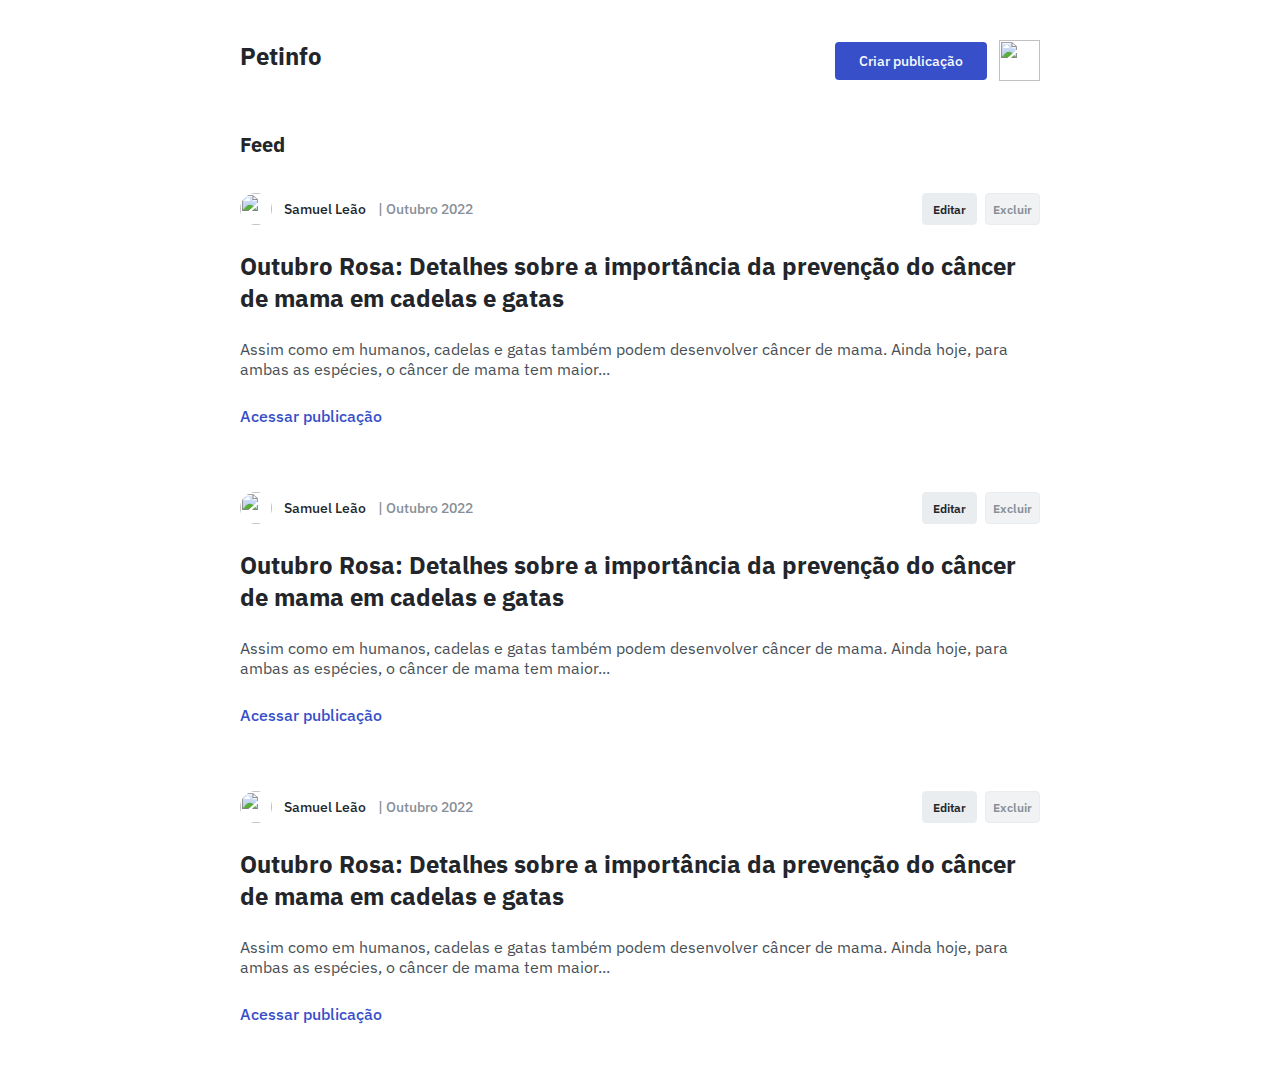
==== pages/homePage/homePage.html @ 44d22e6d "Style finish" ====
<!DOCTYPE html>
<html lang="pt-br">
<head>
    <meta charset="UTF-8">
    <meta http-equiv="X-UA-Compatible" content="IE=edge">
    <meta name="viewport" content="width=device-width, initial-scale=1.0">
    <link rel="stylesheet" href="/styles/globalStyles.css">
    <link rel="stylesheet" href="./styleHomePage/homePage.css">
    <link rel="stylesheet" href="./styleHomePage/header.css">
    <link rel="stylesheet" href="./styleHomePage/buttonsHomePage.css">
    <link rel="stylesheet" href="./styleHomePage/posts.css">
    <title>Home Page Petinfo</title>
</head>
<body>
    <main class="container">
        <header>
            <h1>Petinfo</h1>

            <div class="div-header">
                <button class="create-post" id="modal-create-post">Criar publicação</button>
                <img class="img-profile" src="/assets/img/Ellipse 1.svg" alt="">
            </div>
        </header>

        <section id="feed-posts">
            <h2 class="feed">Feed</h2>

            <ul id="user-posts">
                <li class="list-items">
                    <div class="div-information-profile">
                        <div class="profile-datas">
                            <img class="img-post" src="/assets/img/Ellipse 1.svg" alt="">
                            <span class="name-profile">Samuel Leão</span>
                            <span class="date-profile">| Outubro 2022</span>
                        </div>

                        <div class="div-btns-edit-delete">
                            <button class="btn-edit" id="edit-post">Editar</button>
                            <button class="btn-delete" id="delete-post">Excluir</button>
                        </div>
                    </div>

                    <div class="content-post">
                        <h3>Outubro Rosa: Detalhes sobre a importância da prevenção do câncer de mama em cadelas e gatas</h3>
                        <p>Assim como em humanos, cadelas e gatas também podem desenvolver câncer de mama. Ainda hoje, para ambas as espécies, o câncer de mama tem maior...</p>
                        <button class="btn-acess-post" id="btn-open-post">Acessar publicação</button>
                    </div>
                </li>

                <li class="list-items">
                    <div class="div-information-profile">
                        <div class="profile-datas">
                            <img class="img-post" src="/assets/img/Ellipse 1.svg" alt="">
                            <span class="name-profile">Samuel Leão</span>
                            <span class="date-profile">| Outubro 2022</span>
                        </div>

                        <div class="div-btns-edit-delete">
                            <button class="btn-edit" id="edit-post">Editar</button>
                            <button class="btn-delete" id="delete-post">Excluir</button>
                        </div>
                    </div>

                    <div class="content-post">
                        <h3>Outubro Rosa: Detalhes sobre a importância da prevenção do câncer de mama em cadelas e gatas</h3>
                        <p>Assim como em humanos, cadelas e gatas também podem desenvolver câncer de mama. Ainda hoje, para ambas as espécies, o câncer de mama tem maior...</p>
                        <button class="btn-acess-post" id="btn-open-post">Acessar publicação</button>
                    </div>
                </li>

                <li class="list-items">
                    <div class="div-information-profile">
                        <div class="profile-datas">
                            <img class="img-post" src="/assets/img/Ellipse 1.svg" alt="">
                            <span class="name-profile">Samuel Leão</span>
                            <span class="date-profile">| Outubro 2022</span>
                        </div>

                        <div class="div-btns-edit-delete">
                            <button class="btn-edit" id="edit-post">Editar</button>
                            <button class="btn-delete" id="delete-post">Excluir</button>
                        </div>
                    </div>

                    <div class="content-post">
                        <h3>Outubro Rosa: Detalhes sobre a importância da prevenção do câncer de mama em cadelas e gatas</h3>
                        <p>Assim como em humanos, cadelas e gatas também podem desenvolver câncer de mama. Ainda hoje, para ambas as espécies, o câncer de mama tem maior...</p>
                        <button class="btn-acess-post" id="btn-open-post">Acessar publicação</button>
                    </div>
                </li>
            </ul>
        </section>
    </main>
    <script src=""></script>
</body>
</html>
---- styles/globalStyles.css ----
@import url('https://fonts.googleapis.com/css2?family=IBM+Plex+Sans:ital,wght@0,100;0,200;0,300;0,400;0,500;0,600;0,700;1,100;1,200;1,300;1,400;1,500;1,600;1,700&display=swap');

* {
  margin: 0;
  padding: 0;
  box-sizing: border-box;
}

:root {
  --brand100: hsl(230, 57%, 50%);
  --brand200: hsl(230, 68%, 54%);
  --gray100: hsl(210, 11%, 15%);
  --gray200: hsl(210, 10%, 23%);
  --gray300: hsl(210, 9%, 31%);
  --gray400: hsl(210, 7%, 56%);
  --gray500: hsl(210, 11%, 71%);
  --gray600: hsl(210, 16%, 93%);
  --gray700: hsl(210, 17%, 95%);
  --gray800: hsl(210, 17%, 98%);
  --gray900: hsl(200, 100%, 99%);
  --alert100: hsl(349, 57%, 50%);
  --alert200: hsl(349, 69%, 55%);
  --sucess100: hsl(162, 88%, 26%);

  --font-title-1: 2rem;
  --font-title-2: 1.5rem;
  --font-title-3: 1.25rem;

  --font-text-1: 1rem;
  --font-text-2: 0.85rem;
  --font-text-3: 0.75rem;

  --font-weight-1: 600;
  --font-weight-2: 500;
  --font-weight-3: 400;

  --radius-1 : 0.5rem;
  --radius-2: 0.25rem;

}
---- pages/homePage/styleHomePage/homePage.css ----
body {
    font-family: "IBM Plex Sans";
}



.container {
    max-width: 800px;
    margin: 0 auto;
}


.feed {
    font-size: var(--font-title-3);
    margin-bottom: 2.188rem;
}

ul {
    list-style: none;
}
---- pages/homePage/styleHomePage/header.css ----
header {
    margin-top: 40px;
    margin-bottom: 50px;
    display: flex;
    justify-content: space-between;
}

header h1 {
    font-size: var(--font-title-2);
}

main {
    color: var(--gray100)
}

.div-header {
    display: flex;
    justify-content: center;
    align-items: center;
    gap: 0.75rem;
}

.img-profile {
    width: 41px;
    height: 41px;
}
---- pages/homePage/styleHomePage/buttonsHomePage.css ----
.create-post {
    display: flex;
    justify-content: center;
    align-items: center;
    font-family: "IBM Plex Sans";
    font-size: var(--font-text-2);
    font-weight: var(--font-weight-2);
    width: 9.5rem;
    height: 2.375rem;
    background-color: var(--brand100);
    color: var(--gray900);
    border: none;
    border-radius: var(--radius-2);
    cursor: pointer;
}

.create-post:hover{
    background-color: var(--brand200);
}

.btn-edit {
    font-family: "IBM Plex Sans";
    font-size: var(--font-text-3);
    display: flex;
    justify-content: center;
    align-items: center;
    color: var(--gray100);
    background-color: var(--gray600);
    width: 3.438rem;
    height: 2rem;
    border: 1px solid var(--gray600);
    border-radius: var(--radius-2);
    font-weight: var(--font-weight-1);
    cursor: pointer;
}

.btn-edit:hover {
    color: var(--gray300);
    background-color: var(--gray600);
}

.btn-delete {
    font-family: "IBM Plex Sans";
    font-size: var(--font-text-3);
    display: flex;
    justify-content: center;
    align-items: center;
    color: var(--gray400);
    background-color: var(--gray700);
    width: 3.438rem;
    height: 2rem;
    border: 1px solid var(--gray600);
    border-radius: var(--radius-2);
    font-weight: var(--font-weight-1);
    cursor: pointer;
}

.btn-delete:hover {
    color: var(--gray100);
    background-color: var(--gray800);
}

.btn-acess-post {
    font-family: "IBM Plex Sans";
    font-size: var(--font-text-1);
    font-weight: var(--font-weight-2);
    border: none;
    background-color: #fff;
    color: var(--brand100);
    width: 8.875rem;
    height: 1.5rem;
    cursor: pointer;
}

.btn-acess-post:hover {
    text-decoration: underline var(--brand100);
}
---- pages/homePage/styleHomePage/posts.css ----
.list-items {
    display: flex;
    flex-direction: column;
    gap: 1.563rem;
    margin-bottom: 4rem;
}

.div-information-profile {
    display: flex;
    align-items: center;
    justify-content: space-between;
}

.profile-datas {
    display: flex;
    gap: 0.75rem;
    align-items: center;
}

.img-post {
    width: 32px;
    height: 32px;
    border-radius: 100%;
}

.name-profile {
    font-size: var(--font-text-2);
    font-weight: var(--font-weight-2);
    color: var(--gray100);
}

.date-profile {
    font-size: var(--font-text-2);
    font-weight: var(--font-weight-2);
    color: var(--gray400);
}

.div-btns-edit-delete {
    display: flex;
    gap: 0.5rem;
}

.content-post {
    display: flex;
    flex-direction: column;
    gap: 1.563rem;
}

.content-post h3 {
    font-size: var(--font-title-2);
}

.content-post p {
    color: var(--gray300);
    font-size: var(--font-text-1);
}
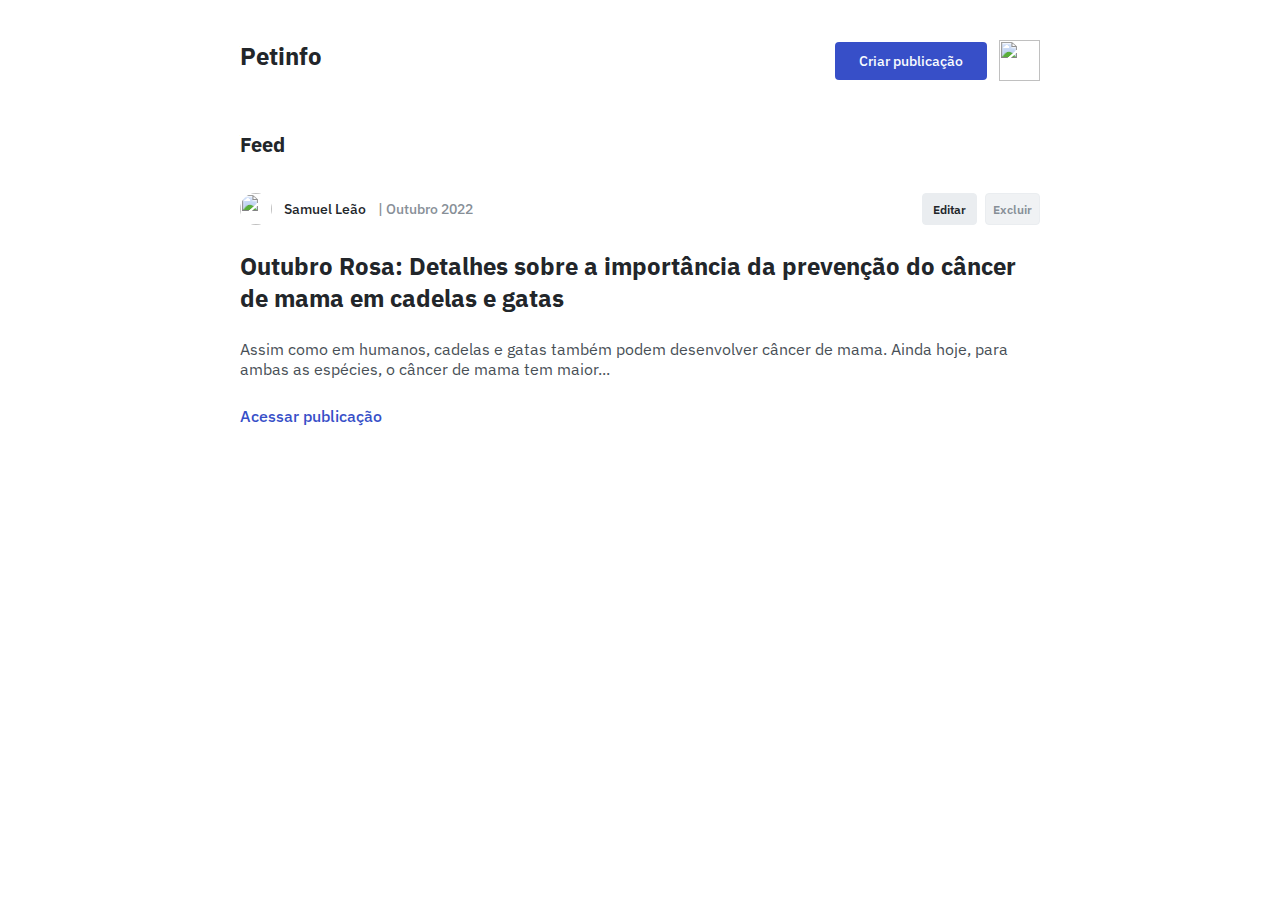
==== commit dc2e3224: "requests register" ====
--- a/pages/homePage/homePage.html
+++ b/pages/homePage/homePage.html
@@ -7,8 +7,12 @@
     <link rel="stylesheet" href="/styles/globalStyles.css">
     <link rel="stylesheet" href="./styleHomePage/homePage.css">
     <link rel="stylesheet" href="./styleHomePage/header.css">
-    <link rel="stylesheet" href="./styleHomePage/buttonsHomePage.css">
+    <link rel="stylesheet" href="./styleHomePage/buttonsHomePageModal.css">
     <link rel="stylesheet" href="./styleHomePage/posts.css">
+    <link rel="stylesheet" href="./styleHomePage/modalOpenPost.css">
+    <link rel="stylesheet" href="./styleHomePage/modalDelete.css">
+    <link rel="stylesheet" href="./styleHomePage/modalEditPost.css">
+    <link rel="stylesheet" href="./styleHomePage/modalCreatePost.css">
     <title>Home Page Petinfo</title>
 </head>
 <body>
@@ -46,48 +50,6 @@
                         <button class="btn-acess-post" id="btn-open-post">Acessar publicação</button>
                     </div>
                 </li>
-
-                <li class="list-items">
-                    <div class="div-information-profile">
-                        <div class="profile-datas">
-                            <img class="img-post" src="/assets/img/Ellipse 1.svg" alt="">
-                            <span class="name-profile">Samuel Leão</span>
-                            <span class="date-profile">| Outubro 2022</span>
-                        </div>
-
-                        <div class="div-btns-edit-delete">
-                            <button class="btn-edit" id="edit-post">Editar</button>
-                            <button class="btn-delete" id="delete-post">Excluir</button>
-                        </div>
-                    </div>
-
-                    <div class="content-post">
-                        <h3>Outubro Rosa: Detalhes sobre a importância da prevenção do câncer de mama em cadelas e gatas</h3>
-                        <p>Assim como em humanos, cadelas e gatas também podem desenvolver câncer de mama. Ainda hoje, para ambas as espécies, o câncer de mama tem maior...</p>
-                        <button class="btn-acess-post" id="btn-open-post">Acessar publicação</button>
-                    </div>
-                </li>
-
-                <li class="list-items">
-                    <div class="div-information-profile">
-                        <div class="profile-datas">
-                            <img class="img-post" src="/assets/img/Ellipse 1.svg" alt="">
-                            <span class="name-profile">Samuel Leão</span>
-                            <span class="date-profile">| Outubro 2022</span>
-                        </div>
-
-                        <div class="div-btns-edit-delete">
-                            <button class="btn-edit" id="edit-post">Editar</button>
-                            <button class="btn-delete" id="delete-post">Excluir</button>
-                        </div>
-                    </div>
-
-                    <div class="content-post">
-                        <h3>Outubro Rosa: Detalhes sobre a importância da prevenção do câncer de mama em cadelas e gatas</h3>
-                        <p>Assim como em humanos, cadelas e gatas também podem desenvolver câncer de mama. Ainda hoje, para ambas as espécies, o câncer de mama tem maior...</p>
-                        <button class="btn-acess-post" id="btn-open-post">Acessar publicação</button>
-                    </div>
-                </li>
             </ul>
         </section>
     </main>
--- a/pages/homePage/styleHomePage/buttonsHomePageModal.css
+++ b/pages/homePage/styleHomePage/buttonsHomePageModal.css
@@ -0,0 +1,158 @@
+.create-post {
+    display: flex;
+    justify-content: center;
+    align-items: center;
+    font-family: "IBM Plex Sans";
+    font-size: var(--font-text-2);
+    font-weight: var(--font-weight-2);
+    width: 9.5rem;
+    height: 2.375rem;
+    background-color: var(--brand100);
+    color: var(--gray900);
+    border: none;
+    border-radius: var(--radius-2);
+    cursor: pointer;
+}
+
+.create-post:hover{
+    background-color: var(--brand200);
+}
+
+.btn-edit {
+    font-family: "IBM Plex Sans";
+    font-size: var(--font-text-3);
+    display: flex;
+    justify-content: center;
+    align-items: center;
+    color: var(--gray100);
+    background-color: var(--gray600);
+    width: 3.438rem;
+    height: 2rem;
+    border: 1px solid var(--gray600);
+    border-radius: var(--radius-2);
+    font-weight: var(--font-weight-1);
+    cursor: pointer;
+}
+
+.btn-edit:hover {
+    color: var(--gray300);
+    background-color: var(--gray600);
+}
+
+.btn-delete {
+    font-family: "IBM Plex Sans";
+    font-size: var(--font-text-3);
+    display: flex;
+    justify-content: center;
+    align-items: center;
+    color: var(--gray400);
+    background-color: var(--gray700);
+    width: 3.438rem;
+    height: 2rem;
+    border: 1px solid var(--gray600);
+    border-radius: var(--radius-2);
+    font-weight: var(--font-weight-1);
+    cursor: pointer;
+}
+
+.btn-delete:hover {
+    color: var(--gray100);
+    background-color: var(--gray800);
+}
+
+.btn-acess-post {
+    font-family: "IBM Plex Sans";
+    font-size: var(--font-text-1);
+    font-weight: var(--font-weight-2);
+    border: none;
+    background-color: #fff;
+    color: var(--brand100);
+    width: 8.875rem;
+    height: 1.5rem;
+    cursor: pointer;
+}
+
+.btn-acess-post:hover {
+    text-decoration: underline var(--brand100);
+}
+
+.btn-cancel-delete {
+    font-family: "IBM Plex Sans";
+    font-size: var(--font-text-3);
+    display: flex;
+    justify-content: center;
+    align-items: center;
+    color: var(--gray400);
+    background-color: var(--gray700);
+    width: 3.438rem;
+    height: 2.375rem;
+    border: 1px solid var(--gray600);
+    border-radius: var(--radius-2);
+    font-weight: var(--font-weight-1);
+    cursor: pointer;
+}
+
+.btn-cancel-delete:hover {
+    color: var(--gray100);
+    background-color: var(--gray800);
+}
+
+.btn-delete-post {
+    width: 11.813rem;
+    height: 2.375rem;
+    display: flex;
+    align-items: center;
+    justify-content: center;
+    background-color: var(--alert100);
+    border: 1px solid var(--alert100);
+    border-radius: var(--radius-2);
+    font-family: "IBM Plex Sans";
+    font-size: var(--font-text-1);
+    color: var(--gray900);
+    cursor: pointer;
+}
+
+.btn-delete-post:hover {
+    background-color: var(--alert200);
+    border: 1px solid var(--alert200);
+}
+
+.btn-publi-posts-modal {
+    display: flex;
+    justify-content: center;
+    align-items: center;
+    font-family: "IBM Plex Sans";
+    font-size: var(--font-text-2);
+    font-weight: var(--font-weight-2);
+    width: 6.75rem;
+    height: 2.375rem;
+    background-color: var(--brand100);
+    color: var(--gray900);
+    border: none;
+    border-radius: var(--radius-2);
+    cursor: pointer;
+}
+
+.btn-publi-posts-modal:hover {
+    background-color: var(--brand200);
+}
+
+#btn-save-newpost{
+    display: flex;
+    justify-content: center;
+    align-items: center;
+    font-family: "IBM Plex Sans";
+    font-size: var(--font-text-2);
+    font-weight: var(--font-weight-2);
+    width: 7.75rem;
+    height: 2.375rem;
+    background-color: var(--brand100);
+    color: var(--gray900);
+    border: none;
+    border-radius: var(--radius-2);
+    cursor: pointer;
+}
+
+#btn-save-newpost:hover {
+    background-color: var(--brand200);
+}--- a/pages/homePage/styleHomePage/modalCreatePost.css
+++ b/pages/homePage/styleHomePage/modalCreatePost.css
@@ -0,0 +1,67 @@
+.div-modal-create-post {
+    width: 800px;
+    height: 470px;
+    background-color: var(--gray900);
+    padding: 32px;
+    border-radius: var(--radius-1);
+}
+
+.div-title-post {
+    display: flex;
+    flex-direction: column;
+    gap: 0.688rem;
+    margin-bottom: 1rem;
+}
+
+.div-title-post label {
+    font-size: var(--font-text-2);
+    font-weight: var(--font-weight-2);
+}
+
+.div-title-post input {
+    width: 100%;
+    height: 1.625rem;
+    border-radius: var(--radius-2);
+    background-color: var(--gray800);
+    color: var(--gray100);
+    outline: none;
+    padding: 1rem;
+    border: 1px solid var(--gray600);
+}
+
+.div-title-post input:focus {
+    border: 1px solid var(--gray100);
+}
+
+.div-text-post {
+    display: flex;
+    flex-direction: column;
+    gap: 0.688rem;
+    margin-bottom: 2rem;
+}
+
+.div-text-post label {
+    font-size: var(--font-text-2);
+    font-weight: var(--font-weight-2);
+}
+
+.div-text-post textarea {
+    resize: none;
+    height: 150px;
+    padding: 24px;
+    font-family: "IBM Plex Sans";
+    overflow-y: scroll;
+    outline: none;
+    border: 1px solid var(--gray600);
+}
+
+.div-text-post textarea:focus {
+    border: 1px solid var(--gray100);
+}
+
+.buttons-publi-post {
+    display: flex;
+    justify-content: flex-end;
+    align-items: center;
+    gap: 1rem;
+}
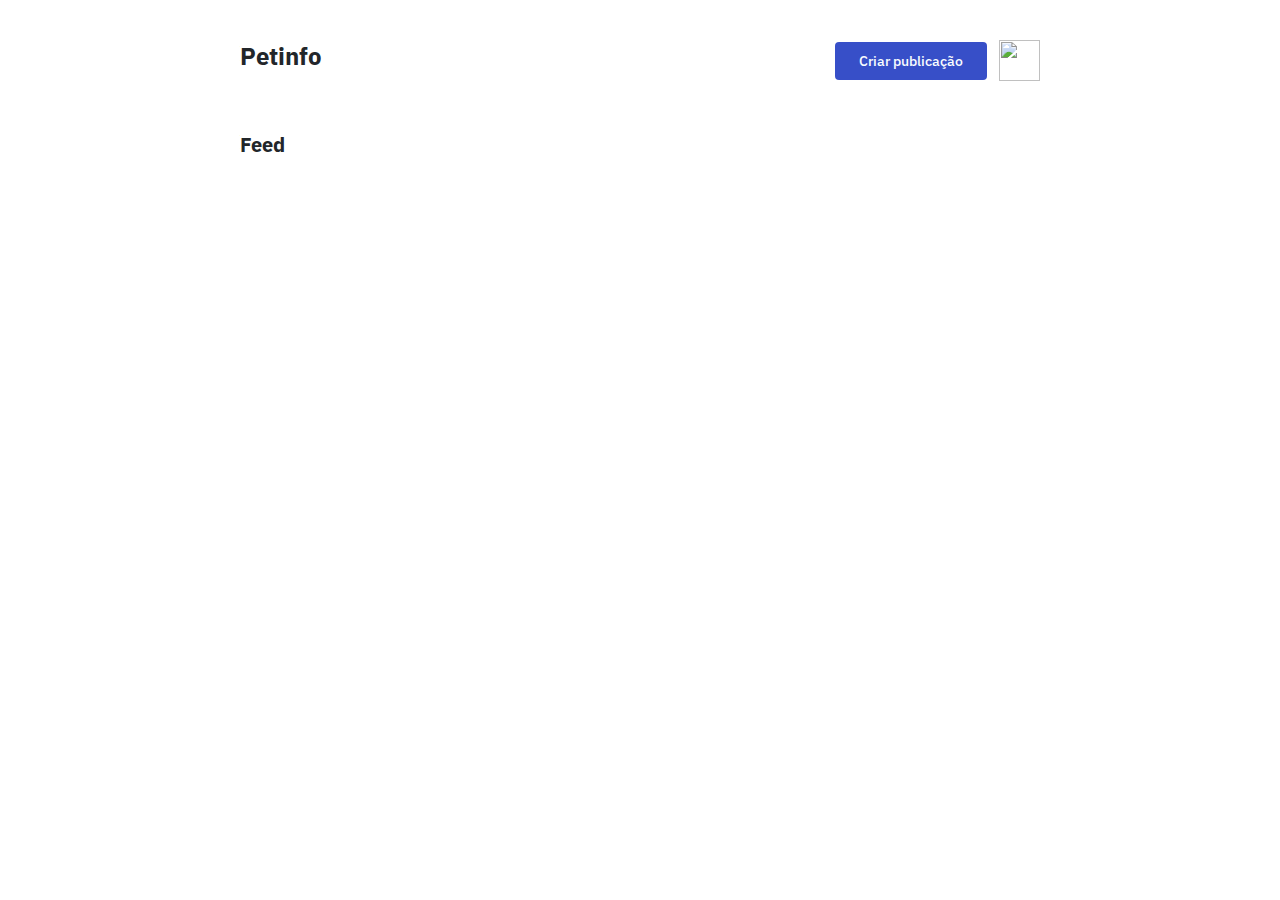
==== commit d2777fef: "Update about home page js" ====
--- a/pages/homePage/homePage.html
+++ b/pages/homePage/homePage.html
@@ -30,29 +30,9 @@
             <h2 class="feed">Feed</h2>
 
             <ul id="user-posts">
-                <li class="list-items">
-                    <div class="div-information-profile">
-                        <div class="profile-datas">
-                            <img class="img-post" src="/assets/img/Ellipse 1.svg" alt="">
-                            <span class="name-profile">Samuel Leão</span>
-                            <span class="date-profile">| Outubro 2022</span>
-                        </div>
-
-                        <div class="div-btns-edit-delete">
-                            <button class="btn-edit" id="edit-post">Editar</button>
-                            <button class="btn-delete" id="delete-post">Excluir</button>
-                        </div>
-                    </div>
-
-                    <div class="content-post">
-                        <h3>Outubro Rosa: Detalhes sobre a importância da prevenção do câncer de mama em cadelas e gatas</h3>
-                        <p>Assim como em humanos, cadelas e gatas também podem desenvolver câncer de mama. Ainda hoje, para ambas as espécies, o câncer de mama tem maior...</p>
-                        <button class="btn-acess-post" id="btn-open-post">Acessar publicação</button>
-                    </div>
-                </li>
             </ul>
         </section>
     </main>
-    <script src=""></script>
+    <script type="module" src="/scripts/homePage.js"></script>
 </body>
 </html>